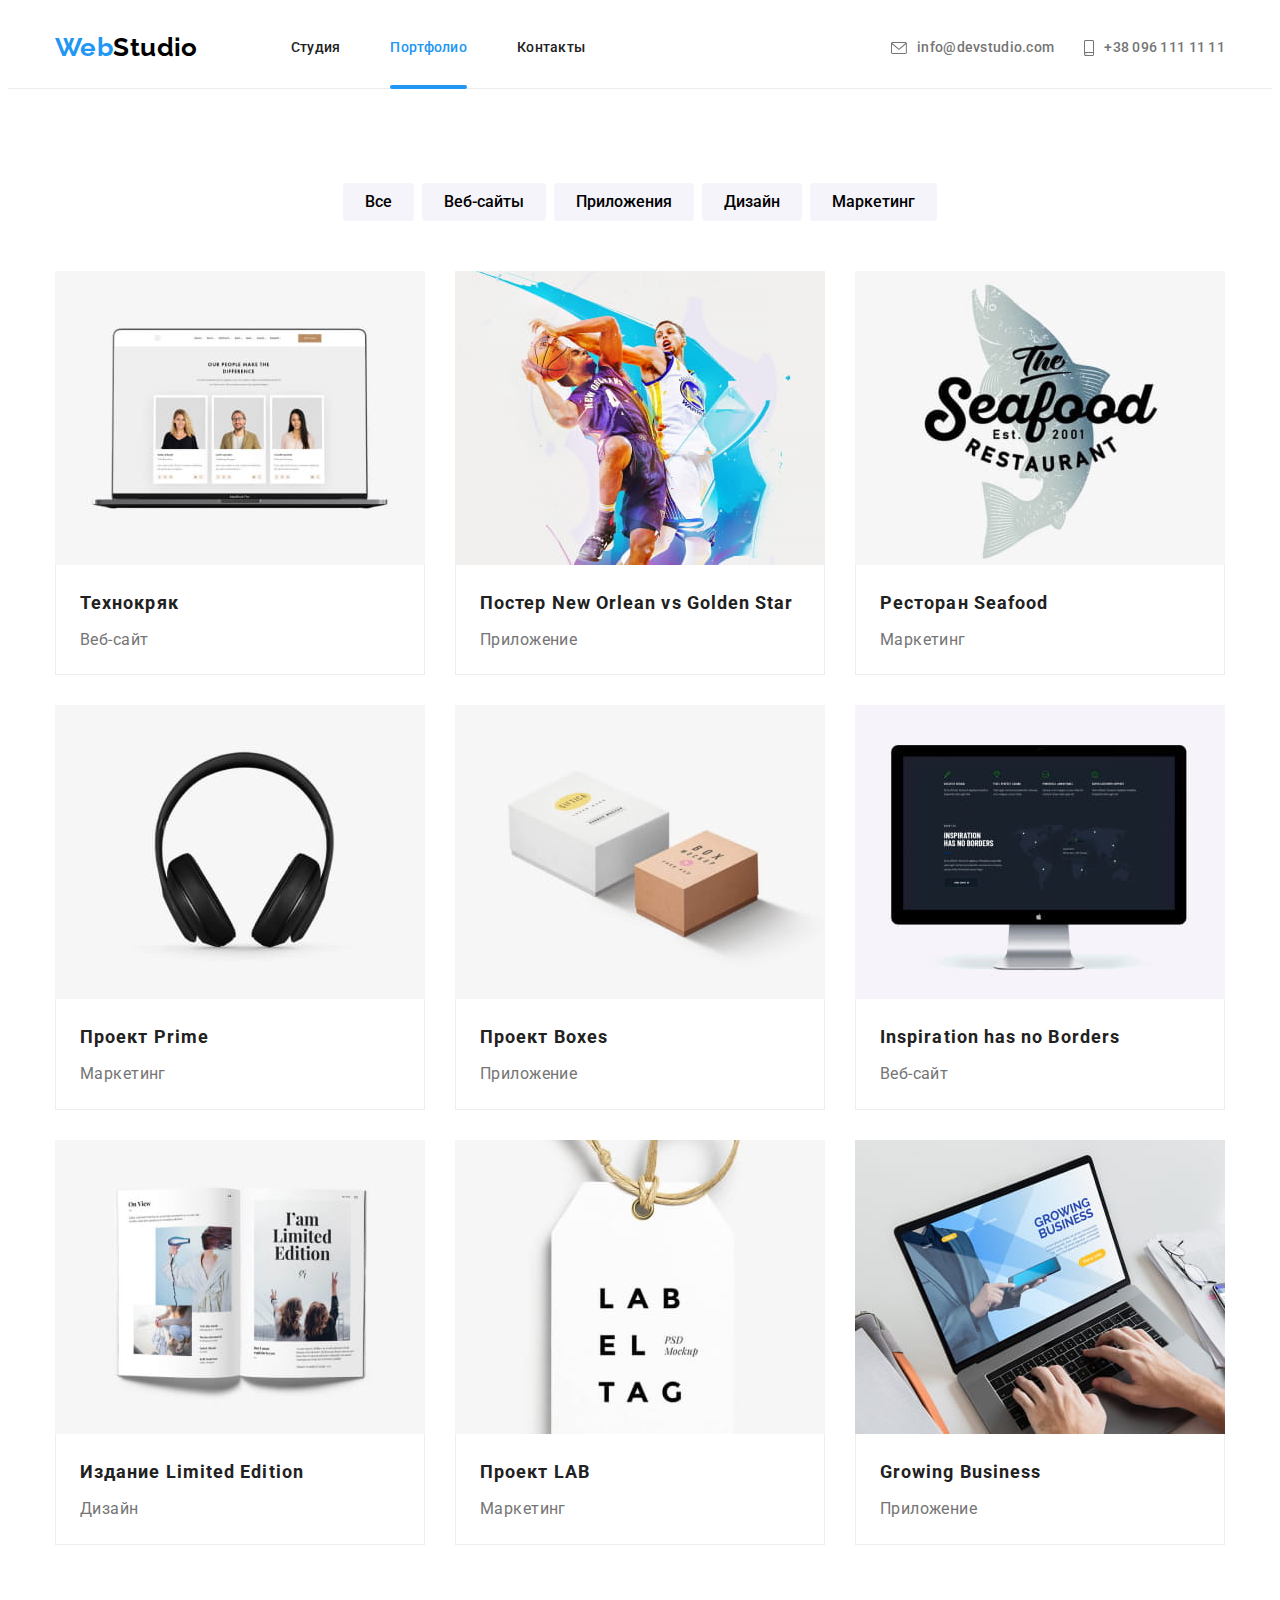
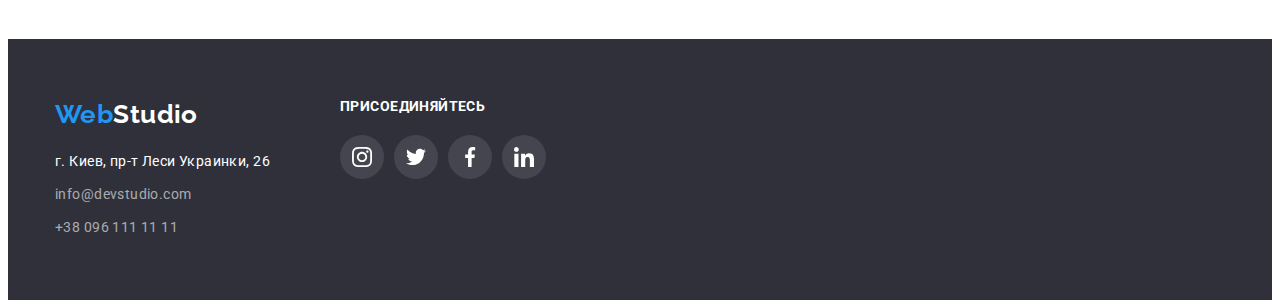
==== portfolio.html @ ab86be27 "add HW-5" ====
<!DOCTYPE html>
<html lang="ru">
  <head>
    <meta charset="UTF-8" />
    <meta http-equiv="X-UA-Compatible" content="IE=edge" />
    <meta name="viewport" content="width=device-width, initial-scale=1.0" />
    <!-- fonts -->
    <link rel="preconnect" href="https://fonts.googleapis.com" />
    <link rel="preconnect" href="https://fonts.gstatic.com" crossorigin />
    <link
      href="https://fonts.googleapis.com/css2?family=Raleway:wght@700&family=Roboto:wght@400;500;700;900&display=swap"
      rel="stylesheet"
    />
    <link
      rel="stylesheet"
      href="https://cdnjs.cloudflare.com/ajax/libs/modern-normalize/1.1.0/modern-normalize.min.css"
      integrity="sha512-wpPYUAdjBVSE4KJnH1VR1HeZfpl1ub8YT/NKx4PuQ5NmX2tKuGu6U/JRp5y+Y8XG2tV+wKQpNHVUX03MfMFn9Q=="
      crossorigin="anonymous"
      referrerpolicy="no-referrer"
    />
    <title>Portfolio</title>
    <link rel="stylesheet" href="./css/styles.css" />
  </head>

  <body>
    <!-- header -->
    <header class="header">
      <div class="container">
        <div class="header-inner">
          <!-- nav -->
          <nav class="navigation">
            <a class="logo" href="./index.html" title="web studio" lang="en"
              >Web<span class="logo-header">Studio</span></a
            >
            <ul class="navigation-list list">
              <li class="navigation-item">
                <a class="navigation-link" href="./index.html">Студия</a>
              </li>
              <li class="navigation-item">
                <a class="navigation-link current" href="./portfolio.html">Портфолио</a>
              </li>
              <li class="navigation-item">
                <a class="navigation-link" href="#footer" title="контакти"
                  >Контакты</a
                >
              </li>
            </ul>
          </nav>
          <ul class="auth-nav list">
            <li class="auth-item">
              <a class="auth-link" href="mailto:info@devstudio.com">
                <svg class="auth-link-icon" width="16" height="12">
                  <use href="./images/icons.svg#icon-envelope"></use>
                </svg>
                info@devstudio.com
              </a>
            </li>
            <li class="auth-item">
              <a class="auth-link" href="tel:+380961111111">
                <svg class="auth-link-icon" width="10" height="16">
                  <use href="./images/icons.svg#icon-smartphone"></use>
                </svg>
                +38 096 111 11 11
              </a>
            </li>
          </ul>
        </div>
      </div>
    </header>
    <!-- main -->
    <main>
      <!-- section portfolio -->
      <section class="portfolio section">
        <div class="container">
          <!-- menu button -->
          <h2 hidden>Портфолио</h2>
          <menu class="portfolio-menu list">
            <li class="menu-item">
              <button class="btn portfolio-btn" type="button">Все</button>
            </li>
            <li class="menu-item">
              <button class="btn portfolio-btn" type="button">Веб-сайты</button>
            </li>
            <li class="menu-item">
              <button class="btn portfolio-btn" type="button">
                Приложения
              </button>
            </li>
            <li class="menu-item">
              <button class="btn portfolio-btn" type="button">Дизайн</button>
            </li>
            <li class="menu-item">
              <button class="btn portfolio-btn" type="button">Маркетинг</button>
            </li>
          </menu>

          <!-- list portfolio -->
          <ul class="portfolio-list list">
            <li class="portfolio-item">
              <a href="" class="portfolio-link">
                <div class="img-wrapper">
                  <img
                    class="portfolio-img-work"
                    src="./images/porfolio/img.jpg"
                    width="370"
                    height="294"
                    alt="Технокряк"
                  />
                  <div class="portfolio-overlay">
                    <p>
                      Ресурс предлагает комплексные предложения с разным уровнем
                      функционала и сервисов. Все это позволит посетителю
                      получить исчерпывающие сведения о компании или частном
                      лице.
                    </p>
                  </div>
                </div>
                <div class="portfolio-content">
                  <h3 class="portfolio-name-work">Технокряк</h3>
                  <p class="portfolio-description">Веб-сайт</p>
                </div>
              </a>
            </li>
            <li class="portfolio-item">
              <a href="" class="portfolio-link">
                <div class="img-wrapper">
                  <img
                    class="portfolio-img-work"
                    src="./images/porfolio/img-1.jpg"
                    width="370"
                    height="294"
                    alt="Постер Новый Орлеан против Золотой Звезды"
                  />
                  <div class="portfolio-overlay">
                    <p>
                      Ресурс предлагает комплексные предложения с разным уровнем
                      функционала и сервисов. Все это позволит посетителю
                      получить исчерпывающие сведения о компании или частном
                      лице.
                    </p>
                  </div>
                </div>
                <div class="portfolio-content">
                  <h3 class="portfolio-name-work" lang="ru en">
                    Постер New Orlean vs Golden Star
                  </h3>
                  <p class="portfolio-description">Приложение</p>
                </div>
              </a>
            </li>
            <li class="portfolio-item">
              <a href="" class="portfolio-link">
                <div class="img-wrapper">
                  <img
                    class="portfolio-img-work"
                    src="./images/porfolio/img-2.jpg"
                    width="370"
                    height="294"
                    alt="Ресторан Морепродукты"
                  />
                  <div class="portfolio-overlay">
                    <p>
                      Ресурс предлагает комплексные предложения с разным уровнем
                      функционала и сервисов. Все это позволит посетителю
                      получить исчерпывающие сведения о компании или частном
                      лице.
                    </p>
                  </div>
                </div>
                <div class="portfolio-content">
                  <h3 class="portfolio-name-work" lang="ru en">
                    Ресторан Seafood
                  </h3>
                  <p class="portfolio-description">Маркетинг</p>
                </div>
              </a>
            </li>
            <li class="portfolio-item">
              <a href="" class="portfolio-link">
                <div class="img-wrapper">
                  <img
                    class="portfolio-img-work"
                    src="./images/porfolio/img-3.jpg"
                    width="370"
                    height="294"
                    alt="Проект основной"
                  />
                  <div class="portfolio-overlay">
                    <p>
                      Ресурс предлагает комплексные предложения с разным уровнем
                      функционала и сервисов. Все это позволит посетителю
                      получить исчерпывающие сведения о компании или частном
                      лице.
                    </p>
                  </div>
                </div>
                <div class="portfolio-content">
                  <h3 class="portfolio-name-work" lang="ru en">Проект Prime</h3>
                  <p class="portfolio-description">Маркетинг</p>
                </div>
              </a>
            </li>
            <li class="portfolio-item">
              <a href="" class="portfolio-link">
                <div class="img-wrapper">
                  <img
                    class="portfolio-img-work"
                    src="./images/porfolio/img-4.jpg"
                    width="370"
                    height="294"
                    alt="Проект Коробки"
                  />
                  <div class="portfolio-overlay">
                    <p>
                      Ресурс предлагает комплексные предложения с разным уровнем
                      функционала и сервисов. Все это позволит посетителю
                      получить исчерпывающие сведения о компании или частном
                      лице.
                    </p>
                  </div>
                </div>
                <div class="portfolio-content">
                  <h3 class="portfolio-name-work" lang="ru en">Проект Boxes</h3>
                  <p class="portfolio-description">Приложение</p>
                </div>
              </a>
            </li>
            <li class="portfolio-item">
              <a href="" class="portfolio-link">
                <div class="img-wrapper">
                  <img
                    class="portfolio-img-work"
                    src="./images/porfolio/img-5.jpg"
                    width="370"
                    height="294"
                    alt="Вдохновение не имеет границ"
                  />
                  <div class="portfolio-overlay">
                    <p>
                      Ресурс предлагает комплексные предложения с разным уровнем
                      функционала и сервисов. Все это позволит посетителю
                      получить исчерпывающие сведения о компании или частном
                      лице.
                    </p>
                  </div>
                </div>
                <div class="portfolio-content">
                  <h3 class="portfolio-name-work" lang="en">
                    Inspiration has no Borders
                  </h3>
                  <p class="portfolio-description">Веб-сайт</p>
                </div>
              </a>
            </li>
            <li class="portfolio-item">
              <a href="" class="portfolio-link">
                <div class="img-wrapper">
                  <img
                    class="portfolio-img-work"
                    src="./images/porfolio/img-6.jpg"
                    width="370"
                    height="294"
                    alt="Издание Ограниченный выпуск"
                  />
                  <div class="portfolio-overlay">
                    <p>
                      Ресурс предлагает комплексные предложения с разным уровнем
                      функционала и сервисов. Все это позволит посетителю
                      получить исчерпывающие сведения о компании или частном
                      лице.
                    </p>
                  </div>
                </div>
                <div class="portfolio-content">
                  <h3 class="portfolio-name-work" lang="ru en">
                    Издание Limited Edition
                  </h3>
                  <p class="portfolio-description">Дизайн</p>
                </div>
              </a>
            </li>
            <li class="portfolio-item">
              <a href="" class="portfolio-link">
                <div class="img-wrapper">
                  <img
                    class="portfolio-img-work"
                    src="./images/porfolio/img-7.jpg"
                    width="370"
                    height="294"
                    alt="Проект LAB"
                  />
                  <div class="portfolio-overlay">
                    <p>
                      Ресурс предлагает комплексные предложения с разным уровнем
                      функционала и сервисов. Все это позволит посетителю
                      получить исчерпывающие сведения о компании или частном
                      лице.
                    </p>
                  </div>
                </div>
                <div class="portfolio-content">
                  <h3 class="portfolio-name-work">Проект LAB</h3>
                  <p class="portfolio-description">Маркетинг</p>
                </div>
              </a>
            </li>
            <li class="portfolio-item">
              <a href="" class="portfolio-link">
                <div class="img-wrapper">
                  <img
                    class="portfolio-img-work"
                    src="./images/porfolio/img-8.jpg"
                    width="370"
                    height="294"
                    alt="Растущий бизнес"
                  />
                  <div class="portfolio-overlay">
                    <p>
                      Ресурс предлагает комплексные предложения с разным уровнем
                      функционала и сервисов. Все это позволит посетителю
                      получить исчерпывающие сведения о компании или частном
                      лице.
                    </p>
                  </div>
                </div>
                <div class="portfolio-content">
                  <h3 class="portfolio-name-work" lang="en">
                    Growing Business
                  </h3>
                  <p class="portfolio-description">Приложение</p>
                </div>
              </a>
            </li>
          </ul>
        </div>
      </section>
    </main>

    <!-- footer -->
    <footer class="footer" id="footer">
      <div class="footer-container container">
        <div class="footer-address">
          <a class="logo" href="./index.html"
            >Web<span class="logo-footer">Studio</span></a
          >
          <address class="address">
            <a
              class="link"
              href="https://goo.gl/maps/6HANdDSxnNxps1i66"
              target="_blank"
              >г. Киев, пр-т Леси Украинки, 26</a
            >
            <ul class="footer-list list">
              <li class="item">
                <a class="link" href="mailto:info@devstudio.com"
                  >info@devstudio.com</a
                >
              </li>
              <li class="item">
                <a class="link" href="tel:+380961111111">+38 096 111 11 11</a>
              </li>
            </ul>
          </address>
        </div>
        <div class="footer-soc">
          <b class="footer-soc-text">присоединяйтесь</b>
          <ul class="soc-list list">
            <li class="soc-item">
              <a
                href="https://www.instagram.com"
                target="_blank"
                class="soc-link"
              >
                <svg class="team-link-icon" width="20" height="20">
                  <use href="./images/icons.svg#icon-instagram"></use>
                </svg>
              </a>
            </li>
            <li class="soc-item">
              <a href="https://twitter.com" target="_blank" class="soc-link">
                <svg class="team-link-icon" width="20" height="20">
                  <use href="./images/icons.svg#icon-twitter"></use>
                </svg>
              </a>
            </li>
            <li class="soc-item">
              <a
                href="https://www.facebook.com"
                target="_blank"
                class="soc-link"
              >
                <svg class="team-link-icon" width="20" height="20">
                  <use href="./images/icons.svg#icon-facebook"></use>
                </svg>
              </a>
            </li>
            <li class="soc-item">
              <a
                href="https://www.linkedin.com"
                target="_blank"
                class="soc-link"
              >
                <svg class="team-link-icon" width="20" height="20">
                  <use href="./images/icons.svg#icon-linkedin"></use>
                </svg>
              </a>
            </li>
          </ul>
        </div>
      </div>
    </footer>
  </body>
</html>
---- css/styles.css ----
:root {
  --primary-tex-color: #212121;
  --secondary-tex-color: #757575;
  --accent-color-white: #ffffff;
  --accent-color: #2196f3;
  --icon-color: #afb1b8;

  --primary-background: #ffffff;
  --secondary-background: #f5f4fa;
  --background: #2f303a;
  --backgroundcolor-btn: #2196f3;
  --backgroundcolor-btn-hover: #188ce8;
  --border-radius-btn: 4px;
}
html {
  box-sizing: border-box;
  scroll-behavior: smooth;
}
*,
*::after,
*::before {
  box-sizing: inherit;
}
body {
  font-family: "Roboto", sans-serif;
  font-size: 14px;
  line-height: 1.14; /*16px****/
  letter-spacing: 0.03em;
  color: var(--primary-tex-color);

  background-color: var(--primary-background);
}
h1,
h2,
h3,
h4,
h5,
h6,
p {
  margin: 0;
}

img {
  display: block;
  width: 100%;
}
.visually-hidden {
  position: absolute;
  width: 1px;
  height: 1px;
  margin: -1px;
  border: 0;
  padding: 0;

  white-space: nowrap;
  clip-path: inset(50%);
  clip: rect(0 0 0 0);
  overflow: hidden;
}
.list {
  list-style: none;
  margin: 0;
  padding: 0;
}
.container {
  width: 1200px;
  padding-left: 15px;
  padding-right: 15px;
  margin: 0 auto;
}
.section {
  padding-top: 94px;
  padding-bottom: 94px;
}
.section-title {
  margin-bottom: 50px;

  font-weight: 700;
  font-size: 36px;
  line-height: 1.17;
  text-align: center;
}
.btn {
  font-family: inherit;
  font-size: 16px;
  text-align: center;

  background-color: var(--secondary-background);
  border-radius: var(--border-radius-btn);
  cursor: pointer;
  border: none;
}

/* HEADER ******************************************************/
.header {
  border-bottom: 1px solid #ececec;
}
.header-inner,
.navigation {
  display: flex;
  align-items: center;
}

.logo {
  margin-right: 93px;
  font-family: "Raleway", sans-serif;
  font-weight: 700;
  font-size: 26px;
  line-height: 1.2;
  color: var(--accent-color);
  text-decoration: none;
}
.logo-header {
  color: #000000;
  text-decoration: none;
}

/* navigation ******************************/
.navigation-list {
  display: flex;
}
.navigation-item {
  position: relative;
  margin-right: 50px;
}
.navigation-item:last-child {
  margin-right: 0;
}

.navigation-link::after {
  content: "";
  display: block;
  opacity: 0;
  position: absolute;
  bottom: -1px;
  width: 100%;
  height: 4px;
  background-color: #2196f3;
  border-radius: 2px;

  transition: opacity 250ms;
  transition-timing-function: cubic-bezier(0.4, 0, 0.2, 1);
}
.navigation-link.current::after {
  opacity: 1;
}
.navigation-link:hover::after,
.navigation-link:focus::after {
  opacity: 1;
}

.navigation-link {
  display: inline-block;
  padding-top: 32px;
  padding-bottom: 32px;
  font-weight: 500;
  letter-spacing: 0.02em;
  color: var(--primary-tex-color);
  text-decoration: none;

  transition: color 250ms, background-color 5s;
  transition-timing-function: cubic-bezier(0.4, 0, 0.2, 1);
}

/* auth ************************************/
.auth-nav.list {
  display: flex;
  margin-left: auto;
}

.auth-item:first-child {
  margin-right: 30px;
}

.auth-link {
  display: flex;
  align-items: center;

  font-weight: 500;
  letter-spacing: 0.02em;
  color: var(--secondary-tex-color);
  text-decoration: none;

  transition: color 250ms;
  transition-timing-function: cubic-bezier(0.4, 0, 0.2, 1);
}

.auth-link-icon {
  fill: currentColor;
  margin-right: 10px;

  transition: transform 250ms;
  transition-timing-function: cubic-bezier(0.4, 0, 0.2, 1);
}

.navigation-link:hover,
.navigation-link:focus,
.auth-link:hover,
.auth-link:focus {
  color: var(--accent-color);
}
.auth-link:hover .auth-link-icon,
.auth-link:hover .auth-link-icon {
  transform: scale(1.2);
}
.current {
  color: var(--accent-color);
}
/* HERO *************************************************************************/
.hero {
  /* max-width: 1600px;
  margin: 0 auto; */

  background: linear-gradient(rgba(47, 48, 58, 0.4), rgba(47, 48, 58, 0.4)),
    url(../images/hero.jpg);
  background-repeat: no-repeat;
  background-size: 1600px;
  background-position: center;
}
.hero-inner {
  padding-top: 200px;
  padding-bottom: 200px;
  text-align: center;
}
.hero-title {
  margin-bottom: 30px;
  font-weight: 900;
  font-size: 44px;
  line-height: 1.36;
  letter-spacing: 0.06em;
  text-transform: uppercase;
  color: var(--accent-color-white);
}

.hero-btn {
  padding: 10px 32px;

  font-weight: 700;
  line-height: 1.87;
  letter-spacing: 0.06em;
  color: var(--accent-color-white);
  background-color: var(--backgroundcolor-btn);

  transition: background-color 250ms;
  transition-timing-function: cubic-bezier(0.4, 0, 0.2, 1);
}
.hero-btn:hover,
.hero-btn:focus {
  background-color: var(--backgroundcolor-btn-hover);
}

/* specifics **************************************************************************/
.specifics-list {
  display: flex;
  column-gap: 30px;
}
.specifics-item {
  /* max-width: 270px; */

  flex-basis: calc(100% / 4 - 30px);
  /* height: 100px;
  overflow: auto; */
}

.specifics-icon {
  height: 120px;
  display: flex;
  justify-content: center;
  align-items: center;
  margin-bottom: 30px;
  background: #f5f4fa;
  border-radius: 4px;
}

.specifics-title {
  margin-bottom: 10px;

  font-weight: 700;
  font-size: 14px;
  text-transform: uppercase;
}
.specifics-description {
  line-height: 1.7;
  color: var(--secondary-tex-color);
  overflow: hidden;
}

/* wedo **************************************************************************/
.wedo {
  padding-top: 0;
}
.wedo-list {
  display: flex;
  flex-wrap: wrap;
  column-gap: 30px;
  row-gap: 30px;
  /* margin-right: -30px; */
  /* margin-top: -30px; */
}
.wedo-item {
  position: relative;
  width: calc((100% - 60px) / 3);
  /* flex-basis: calc((100% - 60px) / 3); */
  /* margin-right: 30px; */
  /* margin-top: 30px; */
}
.wedo-link {
  color: #fff;
  text-decoration: none;
}

.wedo-link-description {
  position: absolute;
  bottom: 0;

  width: 100%;
  height: 70px;
  display: flex;
  justify-content: center;
  align-items: center;
  background-color: rgba(47, 48, 58, 0.8);
}
.wedo-link-text {
  font-weight: 700;
  font-size: 14px;
  line-height: 1.14;
  letter-spacing: 0.03em;
  text-transform: uppercase;
}
/* .wedo a::after {
  content: "";
  position: absolute;
  bottom: 0;

  display: block;
  width: 100%;
  padding: 27px 15px;

  font-weight: 700;
  font-size: 14px;
  line-height: 1.14;
  text-align: center;
  letter-spacing: 0.03em;
  text-transform: uppercase;
  color: #fff;

  background-color: rgba(47, 48, 58, 0.8);

  opacity: 0;
  visibility: hidden;
  transition: opacity 250ms;
  transition-timing-function: cubic-bezier(0.4, 0, 0.2, 1);
}
.wedo .item:nth-child(1) a:after {
  content: "Десктопные приложения";
}
.wedo .item:nth-child(2) a:after {
  content: "Мобильные приложения ";
}
.wedo .item:nth-child(3) a:after {
  content: "Дизайнерские решения";
}

.wedo a:hover::after {
  opacity: 1;
  visibility: visible;
} */
/* team ************************************************************************/
.team {
  background-color: var(--secondary-background);
}
.team-list {
  display: flex;
  flex-wrap: wrap;
  column-gap: 30px;
  row-gap: 30px;
}

.team-item {
  flex-basis: calc((100% - 90px) / 4);
  background-color: #fff;
  box-shadow: 0px 1px 3px rgba(0, 0, 0, 0.12), 0px 1px 1px rgba(0, 0, 0, 0.14),
    0px 2px 1px rgba(0, 0, 0, 0.2);
  border-radius: 0px 0px 4px 4px;
}

.team-content {
  padding: 30px 15px;
}
.team-name,
.team-position {
  text-align: center;
  font-weight: 500;
  font-size: 16px;
  line-height: 1.19;
}
.team-position {
  margin-top: 10px;
  margin-bottom: 16px;
  font-weight: normal;
  color: var(--secondary-tex-color);
}

/* SOCIAL-LIST ********************************************************/
.soc-list {
  display: flex;
  justify-content: center;
}

.soc-item + .soc-item {
  margin-left: 10px;
}

.soc-link {
  display: flex;
  justify-content: center;
  align-items: center;
  width: 44px;
  height: 44px;
  background-color: inherit;
  border-radius: 50%;
  fill: var(--icon-color);

  transition: fill 250ms, background-color 250ms;
  transition-timing-function: cubic-bezier(0.4, 0, 0.2, 1);
}
.soc-link:hover,
.soc-link:focus {
  fill: #ffff;
  background-color: var(--accent-color);
}

/* customers ****************************************************************/
.customers-list {
  display: flex;
  flex-wrap: wrap;
  column-gap: 30px;
  row-gap: 30px;
}
/* .customers-item + .customers-item {
  margin-left: 30px;
} */
.customers-link {
  display: inline-block;
  padding: 15px 31px;
  border: 1px solid #afb1b8;
  border-radius: 4px;
  fill: var(--icon-color);

  transition: all 0.3s ease;
}

.customers-link:hover,
.customers-link:focus {
  fill: var(--accent-color);
  border: 1px solid var(--accent-color);
}

/* portfolio ****************************************************************/

.portfolio-menu {
  display: flex;
  justify-content: center;
  margin-bottom: 50px;
}

.menu-item:not(:last-child) {
  margin-right: 8px;
}

.portfolio-btn {
  padding: 6px 22px;
  font-weight: 500;
  font-size: 16px;
  line-height: 1.6;
  background-color: var(--secondary-background);
  transition: color 250ms, background-color 250ms, box-shadow 250ms;
  transition-timing-function: cubic-bezier(0.4, 0, 0.2, 1);
}

.portfolio-btn:hover,
.portfolio-btn:focus {
  color: var(--accent-color-white);
  background-color: var(--accent-color);
  box-shadow: 0px 3px 1px rgba(0, 0, 0, 0.1), 0px 1px 2px rgba(0, 0, 0, 0.08),
    0px 2px 2px rgba(0, 0, 0, 0.12);
}
.portfolio-list {
  display: flex;
  column-gap: 30px;
  row-gap: 30px;
  flex-wrap: wrap;
}
.portfolio-item {
  flex-basis: calc((100% - 60px) / 3);
  transition: box-shadow 250ms;
  transition-timing-function: cubic-bezier(0.4, 0, 0.2, 1);
}
.portfolio-item:hover {
  box-shadow: 0px 1px 1px rgba(0, 0, 0, 0.12), 0px 4px 4px rgba(0, 0, 0, 0.06),
    1px 4px 6px rgba(0, 0, 0, 0.16);
}
.portfolio-link {
  text-decoration: none;
  color: var(--primary-tex-color);
}
.img-wrapper:hover .portfolio-overlay {
  transform: translateY(0);
  opacity: 1;
}

.img-wrapper {
  position: relative;
  overflow: hidden;
}
.portfolio-overlay {
  position: absolute;
  top: 0;
  left: 0;
  width: 100%;

  display: flex;
  justify-content: center;
  align-items: center;
  padding: 63px 24px;

  background-color: rgba(33, 150, 243, 0.9);

  transform: translateY(100%);
  opacity: 1;
  transition: transform 250ms;
  transition-timing-function: cubic-bezier(0.4, 0, 0.2, 1);
}
.portfolio-overlay p {
  font-size: 18px;
  line-height: 1.56;
  letter-spacing: 0.03em;

  color: #fff;
}
.portfolio-name-work {
  margin-bottom: 4px;
  font-weight: 700;
  font-size: 18px;
  line-height: 2;
  letter-spacing: 0.06em;
}
.portfolio-description {
  font-size: 16px;
  line-height: 1.87;

  color: var(--secondary-tex-color);
}
.portfolio-content {
  padding: 20px 24px;
  border: 1px solid #eeeeee;
  border-top: 0;
}

/* footer ************************************************************************/
.footer {
  padding-top: 60px;
  padding-bottom: 60px;
  background-color: var(--background);
}
.footer-container {
  display: flex;
  column-gap: 70px;
}
.footer .logo {
  margin-right: 0;
}
.logo-footer {
  color: var(--accent-color-white);
}

.address,
.address .link {
  margin-top: 20px;

  font-style: normal;
  font-size: 14px;
  line-height: 1.7;
  color: var(--accent-color-white);
  text-decoration: none;
}
.footer-list .item {
  margin-top: 9px;
}
.footer-list .link {
  color: rgba(255, 255, 255, 0.6);
  transition: color 250ms;
  transition-timing-function: cubic-bezier(0.4, 0, 0.2, 1);
}
.footer-list .link:hover,
.footer-list .link:focus {
  color: var(--accent-color);
}
.footer-soc-text {
  font-size: 14px;
  line-height: 1.14;
  letter-spacing: 0.03em;
  text-transform: uppercase;

  color: #ffffff;
}
.footer .soc-list {
  margin-top: 20px;
}
.footer .soc-link {
  fill: #fff;
  background-color: rgba(255, 255, 255, 10%);
}
.footer .soc-link:hover,
.footer .soc-link:focus {
  background-color: var(--accent-color);
}

/* MODAL ************************************************************************/
.modal-backdrop {
  position: fixed;
  top: 0;
  width: 100%;
  height: 100vh;

  background-color: rgba(0, 0, 0, 0.2);

  opacity: 1;
  transition: opacity 250ms, visibility 250ms;
  transition-timing-function: cubic-bezier(0.4, 0, 0.2, 1);
}
.modal {
  position: absolute;
  top: 50%;
  left: 50%;
  width: 582px;
  height: 581px;

  background-color: #fff;

  transform: translate(-50%, -50%) scale(1);
  transition: transform 0.6s;
  transition-timing-function: cubic-bezier(0.4, 0, 0.2, 1);
}

.modal-backdrop.is-hidden .modal {
  transform: translate(-50%, -50%) scale(0);
}
.modal-close {
  position: absolute;
  top: 8px;
  right: 8px;

  width: 30px;
  height: 30px;

  display: flex;
  align-items: center;
  justify-content: center;

  background-color: inherit;
  border: 1px solid hsla(0, 0%, 0%, 0.1);
  border-radius: 50%;
}
.is-hidden {
  visibility: hidden;
  opacity: 0;
  pointer-events: none;
  transition: opacity 0.6s, visibility 0.6s;
}
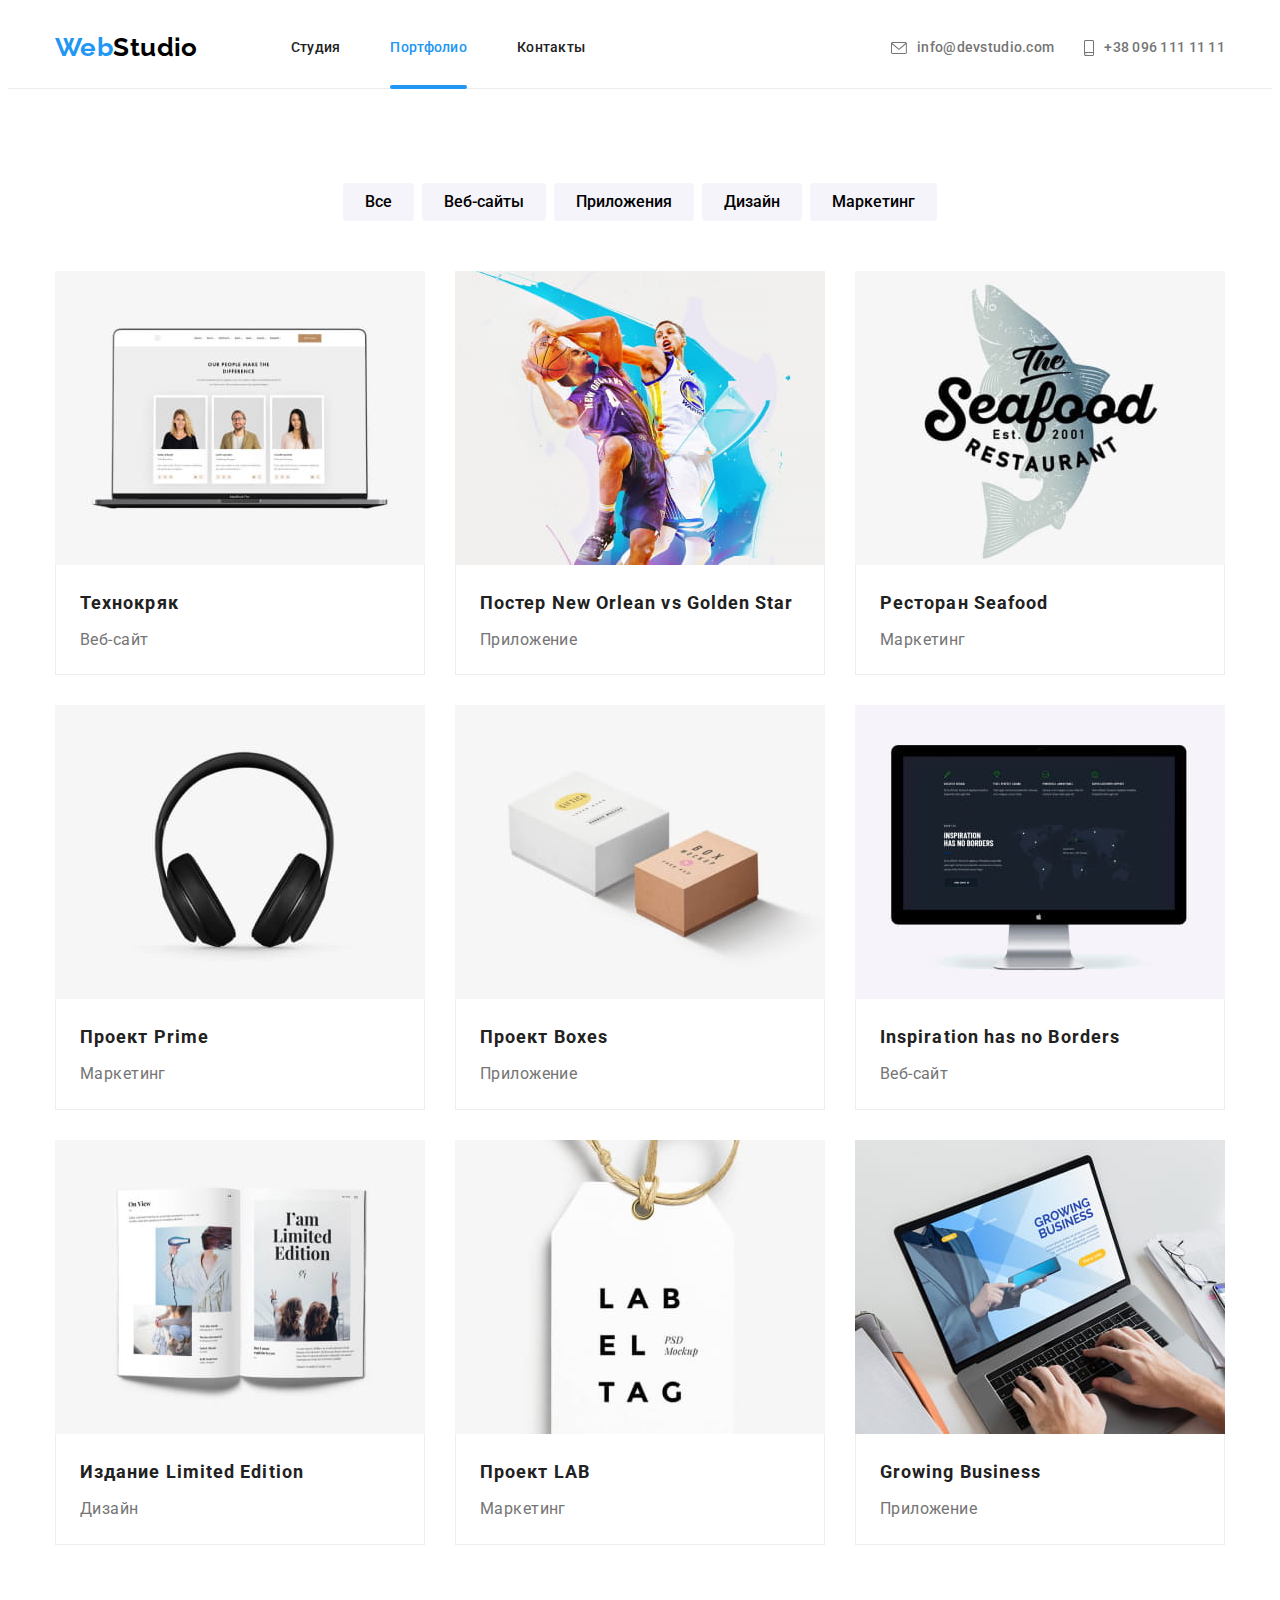
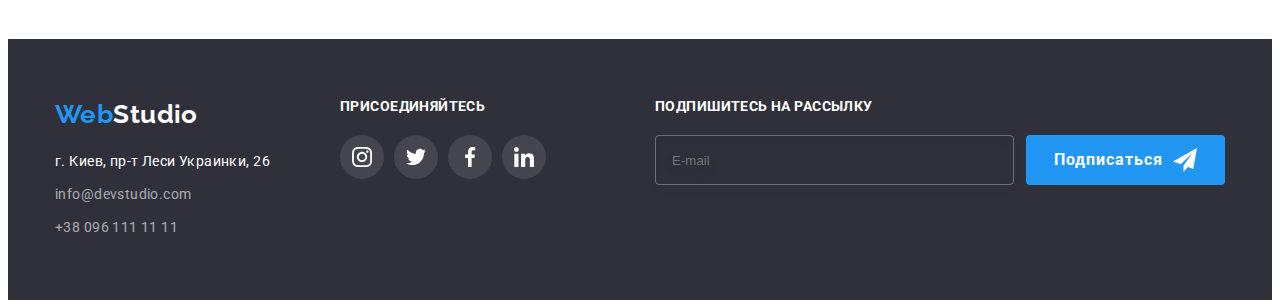
==== commit 92a165f9: "add form" ====
--- a/portfolio.html
+++ b/portfolio.html
@@ -363,7 +363,7 @@
           </address>
         </div>
         <div class="footer-soc">
-          <b class="footer-soc-text">присоединяйтесь</b>
+          <b class="footer-text">присоединяйтесь</b>
           <ul class="soc-list list">
             <li class="soc-item">
               <a
@@ -407,6 +407,18 @@
             </li>
           </ul>
         </div>
+        <div class="footer-form">
+          <b class="footer-text">Подпишитесь на рассылку</b>
+          <form action="#" class="js-speaker-form">
+            <input class="footer-input" type="email" name="mail" placeholder="E-mail" />
+            <button class="btn accent-btn footer-form-btn" type="submit">
+              Подписаться
+              <svg class="footer-form-icon" width="24" height="24">
+                <use href="./images/icons.svg#icon-send"></use>
+              </svg>
+            </button>
+          </form>
+        </div>
       </div>
     </footer>
   </body>
--- a/css/styles.css
+++ b/css/styles.css
@@ -90,7 +90,23 @@
   cursor: pointer;
   border: none;
 }
-
+.accent-btn {
+  padding: 10px 32px;
+
+  font-weight: 700;
+  line-height: 1.87;
+  letter-spacing: 0.06em;
+  color: var(--accent-color-white);
+  background-color: var(--backgroundcolor-btn);
+
+  transition: background-color 250ms, box-shadow 250ms;
+  transition-timing-function: cubic-bezier(0.4, 0, 0.2, 1);
+}
+.accent-btn:hover,
+.accent-btn:focus {
+  background-color: #188ce8;
+  box-shadow: 0px 4px 4px rgba(0, 0, 0, 0.15);
+}
 /* HEADER ******************************************************/
 .header {
   border-bottom: 1px solid #ececec;
@@ -232,23 +248,6 @@
   color: var(--accent-color-white);
 }
 
-.hero-btn {
-  padding: 10px 32px;
-
-  font-weight: 700;
-  line-height: 1.87;
-  letter-spacing: 0.06em;
-  color: var(--accent-color-white);
-  background-color: var(--backgroundcolor-btn);
-
-  transition: background-color 250ms;
-  transition-timing-function: cubic-bezier(0.4, 0, 0.2, 1);
-}
-.hero-btn:hover,
-.hero-btn:focus {
-  background-color: var(--backgroundcolor-btn-hover);
-}
-
 /* specifics **************************************************************************/
 .specifics-list {
   display: flex;
@@ -596,7 +595,9 @@
 .footer-list .link:focus {
   color: var(--accent-color);
 }
-.footer-soc-text {
+.footer-text {
+  display: block;
+  margin-bottom: 20px;
   font-size: 14px;
   line-height: 1.14;
   letter-spacing: 0.03em;
@@ -604,9 +605,7 @@
 
   color: #ffffff;
 }
-.footer .soc-list {
-  margin-top: 20px;
-}
+
 .footer .soc-link {
   fill: #fff;
   background-color: rgba(255, 255, 255, 10%);
@@ -614,6 +613,34 @@
 .footer .soc-link:hover,
 .footer .soc-link:focus {
   background-color: var(--accent-color);
+}
+
+.footer-form {
+  width: 570px;
+  margin-left: auto;
+}
+.footer-form form {
+  display: flex;
+}
+.footer-input {
+  flex-grow: 1;
+  margin-right: 12px;
+  padding: 15px 16px;
+  color: var(--accent-color-white);
+  background-color: inherit;
+  border: 1px solid rgba(255, 255, 255, 0.3);
+  filter: drop-shadow(0px 4px 4px rgba(0, 0, 0, 0.15));
+  border-radius: 4px;
+}
+
+.footer-form-btn {
+  display: flex;
+  align-items: center;
+  padding: 10px 28px;
+}
+.footer-form-icon {
+  margin-left: 10px;
+  fill: #ffff;
 }
 
 /* MODAL ************************************************************************/
@@ -637,6 +664,9 @@
   height: 581px;
 
   background-color: #fff;
+  box-shadow: 0px 1px 3px rgba(0, 0, 0, 0.12), 0px 1px 1px rgba(0, 0, 0, 0.14),
+    0px 2px 1px rgba(0, 0, 0, 0.2);
+  border-radius: 4px;
 
   transform: translate(-50%, -50%) scale(1);
   transition: transform 0.6s;
@@ -661,6 +691,14 @@
   background-color: inherit;
   border: 1px solid hsla(0, 0%, 0%, 0.1);
   border-radius: 50%;
+
+  transition: fill 250ms;
+  transition-timing-function: cubic-bezier(0.4, 0, 0.2, 1);
+}
+.modal-close:hover,
+.modal-close:focus {
+  fill: var(--accent-color);
+  cursor: pointer;
 }
 .is-hidden {
   visibility: hidden;
@@ -668,3 +706,102 @@
   pointer-events: none;
   transition: opacity 0.6s, visibility 0.6s;
 }
+
+/* form */
+.modal-title {
+  margin-top: 40px;
+
+  font-weight: 700;
+  font-size: 20px;
+  line-height: 1.15;
+  text-align: center;
+  letter-spacing: 0.03em;
+
+  color: var(--primary-tex-color);
+}
+.from {
+  width: 448px;
+  margin: 0 auto;
+  margin-top: 12px;
+  text-align: center;
+}
+
+.form-label {
+  width: 100%;
+  display: block;
+  margin-bottom: 10px;
+
+  font-weight: 400;
+  font-size: 12px;
+  line-height: 1.17;
+  letter-spacing: 0.01em;
+  text-align: left;
+
+  color: var(--secondary-tex-color);
+}
+.form-input-wrapper {
+  position: relative;
+
+  fill: inherit;
+}
+
+.form-input {
+  padding-left: 40px;
+  height: 40px;
+}
+.form-input,
+.form-textarea {
+  width: 100%;
+  margin-top: 4px;
+  border-radius: 4px;
+  border: 1px solid rgba(33, 33, 33, 0.2);
+  outline: inherit;
+  transition: border 250ms;
+  transition-timing-function: cubic-bezier(0.4, 0, 0.2, 1);
+}
+
+.form-input:focus,
+.form-textarea:focus {
+  border: 1px solid var(--accent-color);
+}
+
+.form-textarea {
+  height: 120px;
+  padding: 12px 16px;
+}
+.input-icon {
+  position: absolute;
+  top: 11px;
+  left: 12px;
+  fill: inherit;
+  transition: fill 250ms;
+  transition-timing-function: cubic-bezier(0.4, 0, 0.2, 1);
+}
+
+.form-input:focus ~ .input-icon {
+  fill: var(--accent-color);
+}
+.form-checkbox {
+  display: flex;
+  align-items: center;
+  margin-top: 20px;
+  font-size: 14px;
+  line-height: 1.7;
+  letter-spacing: 0.03em;
+
+  color: var(--secondary-tex-color);
+}
+.form-checkbox input {
+  margin-right: 8px;
+  width: 16px;
+  height: 15px;
+  background: #212121;
+}
+.form-checkbox a {
+  margin-left: 5px;
+  color: var(--accent-color);
+}
+.form-btn {
+  margin-top: 30px;
+  padding: 10px 55px;
+}
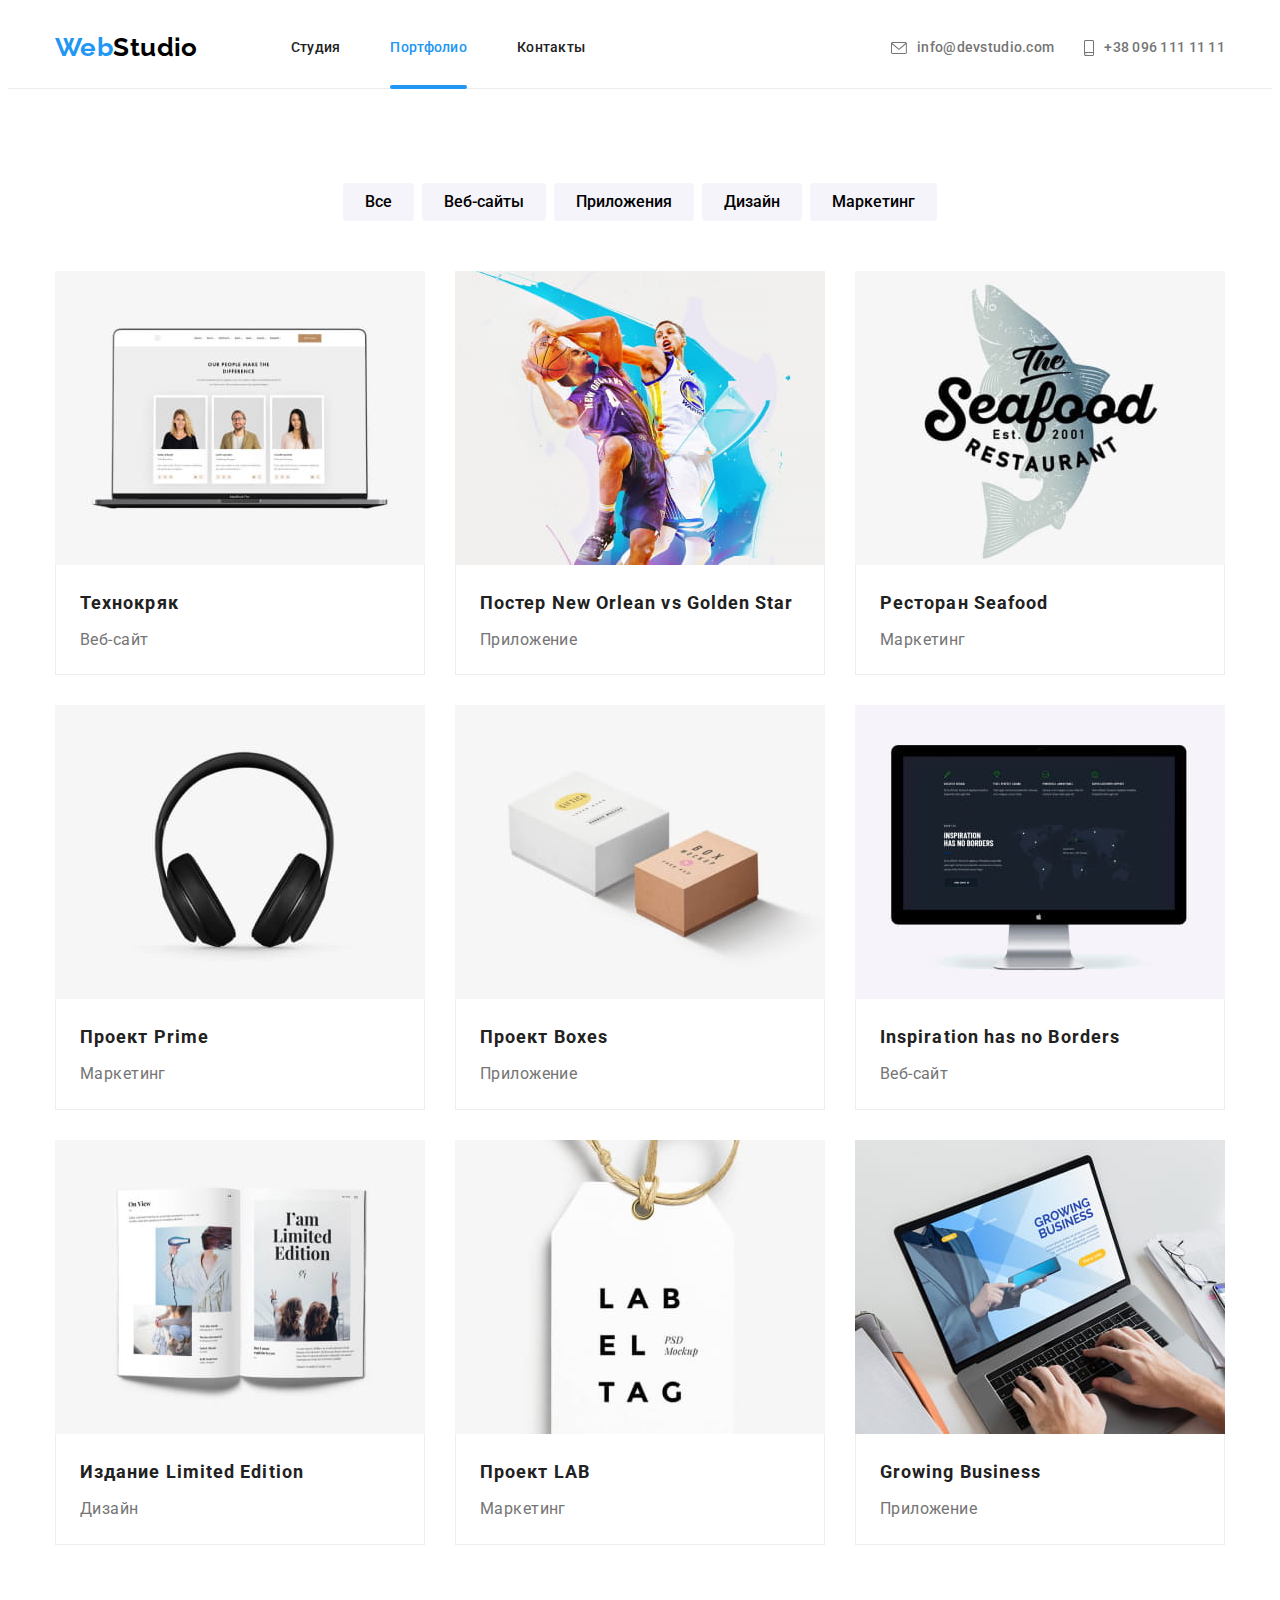
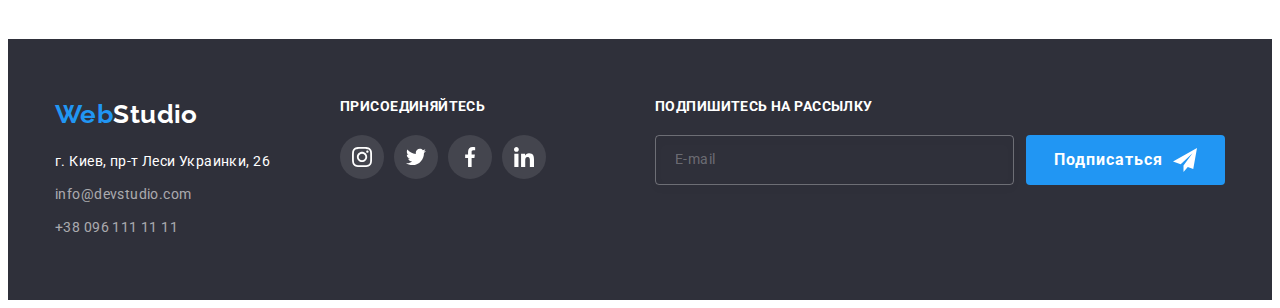
==== commit 1a415a4f: "Update portfolio.html" ====
--- a/portfolio.html
+++ b/portfolio.html
@@ -407,10 +407,19 @@
             </li>
           </ul>
         </div>
+
         <div class="footer-form">
           <b class="footer-text">Подпишитесь на рассылку</b>
           <form action="#" class="js-speaker-form">
-            <input class="footer-input" type="email" name="mail" placeholder="E-mail" />
+            <input
+              class="footer-input"
+              type="email"
+              name="mail"
+              placeholder="  "
+              data-placeholder="введіть свій email"
+              autocomplete="on"
+            />
+            <label class="footer-label">E-mail</label>
             <button class="btn accent-btn footer-form-btn" type="submit">
               Подписаться
               <svg class="footer-form-icon" width="24" height="24">
--- a/css/styles.css
+++ b/css/styles.css
@@ -632,7 +632,40 @@
   filter: drop-shadow(0px 4px 4px rgba(0, 0, 0, 0.15));
   border-radius: 4px;
 }
-
+.footer-form form {
+  position: relative;
+}
+
+.footer-label {
+  position: absolute;
+  top: 50%;
+  left: 20px;
+  transform: translateY(-50%);
+
+  color: rgba(255, 255, 255, 0.3);
+  transition: top 200ms linear;
+}
+
+.footer-input:focus + .footer-label,
+.footer-input:not(:placeholder-shown) + .footer-label {
+  left: 10px;
+  background-color: var(--background);
+  padding: 5px;
+  top: 0px;
+  /* transform: translateY(-38px); */
+  z-index: 1;
+}
+.footer-input:-webkit-autofill,
+.footer-input:-webkit-autofill:hover,
+.footer-input:-webkit-autofill:focus,
+.footer-input:-webkit-autofill:active {
+  transition: background-color 5000s ease-in-out 0s;
+  box-shadow: 0 0 0px 1000px inherit inset;
+  -webkit-text-fill-color: #ffffff;
+  font-weight: 400;
+  font-size: 16px;
+  line-height: 1.25;
+}
 .footer-form-btn {
   display: flex;
   align-items: center;
@@ -741,7 +774,8 @@
 }
 .form-input-wrapper {
   position: relative;
-
+  display: flex;
+  align-items: center;
   fill: inherit;
 }
 
@@ -764,14 +798,21 @@
 .form-textarea:focus {
   border: 1px solid var(--accent-color);
 }
-
+/* .form-input:invalid {
+  border-color: red;
+}
+.form-input:valid {
+  border-color: green;
+} */
 .form-textarea {
+  width: 100%;
   height: 120px;
   padding: 12px 16px;
+
+  resize: none;
 }
 .input-icon {
   position: absolute;
-  top: 11px;
   left: 12px;
   fill: inherit;
   transition: fill 250ms;
@@ -781,22 +822,36 @@
 .form-input:focus ~ .input-icon {
   fill: var(--accent-color);
 }
+
+.form-field {
+  margin-top: 20px;
+}
 .form-checkbox {
   display: flex;
   align-items: center;
-  margin-top: 20px;
   font-size: 14px;
   line-height: 1.7;
   letter-spacing: 0.03em;
 
   color: var(--secondary-tex-color);
 }
-.form-checkbox input {
-  margin-right: 8px;
+.form-checkbox:before {
+  content: "";
   width: 16px;
   height: 15px;
-  background: #212121;
-}
+  margin-right: 8px;
+  border: 2px solid #212121;
+  border-radius: 3px;
+}
+
+.form-checkbox-input:checked + .form-checkbox::before {
+  background-color: #2196f3;
+  background-image: url(../images/check.svg);
+  background-position: center center;
+  background-repeat: no-repeat;
+  border: none;
+}
+
 .form-checkbox a {
   margin-left: 5px;
   color: var(--accent-color);
